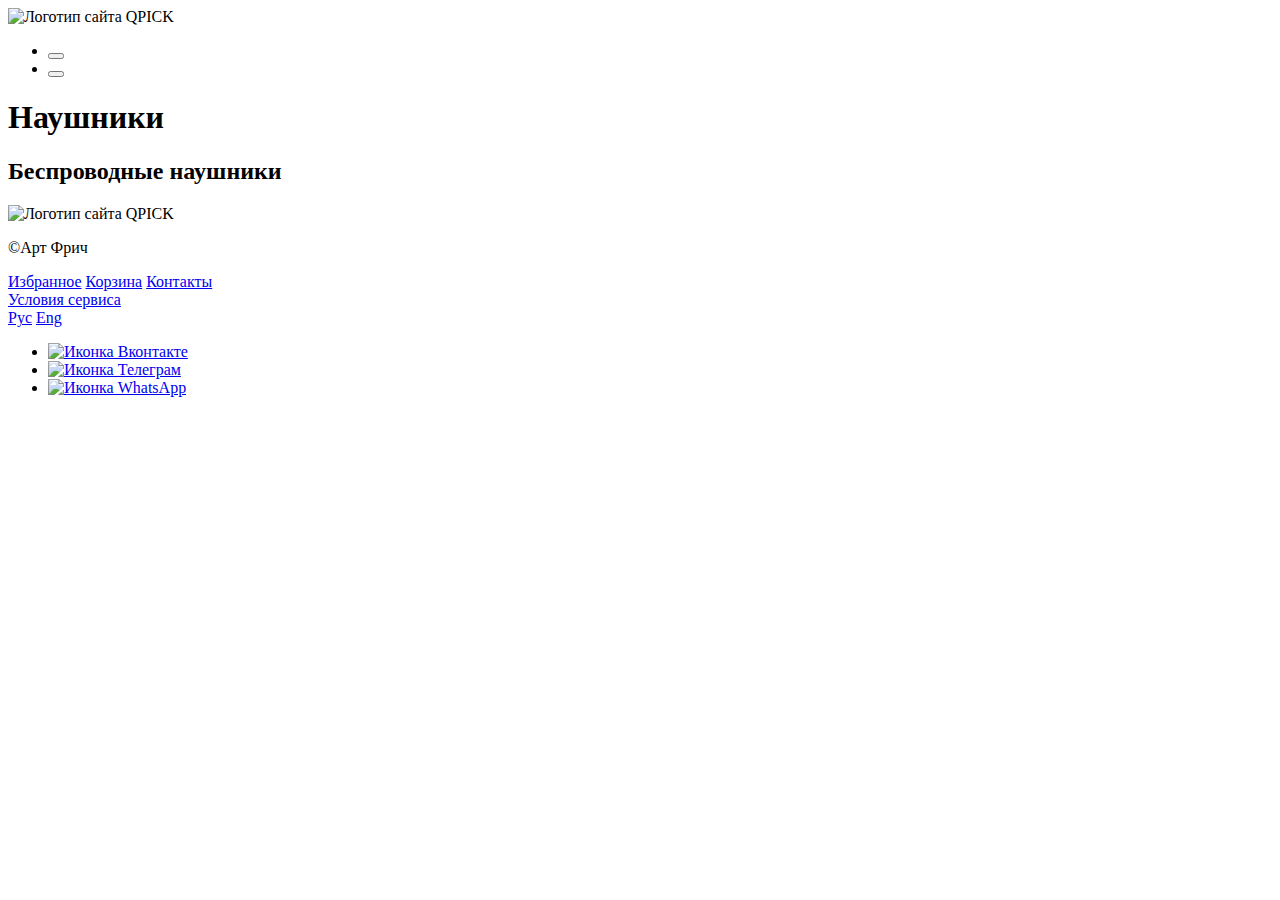
==== index.html @ 7bc3dd0d "feat: add index.html" ====
<!DOCTYPE html>
<html lang="ru">
<head>
  <meta charset="UTF-8">
  <meta http-equiv="X-UA-Compatible" content="IE=edge">
  <meta name="viewport" content="width=device-width, initial-scale=1.0">
  <title>QPICK</title>
</head>
<body>

  <header>
    <img
      class="logo"
      src="#"
      alt="Логотип сайта QPICK"
    />
    <ul class="header__buttons">
      <li class="header__buttons-element favorite">
        <a href="#" class="favorite__href">
          <button class="favorite__btn"></button>
          <span class="favorite__counter"></span>
        </a>
      </li>
      <li class="header__buttons-element basket">
        <a href="#" class="basket__href">
          <button class="basket__btn"></button>
          <span class="basket__counter"></span>
        </a>
      </li>
    </ul>
  </header>

  <main class="products">
    <section class="cards products_type_headphones">
      <!-- корректнее было бы h2, но иных заголовков на страничке не будет, а для поискового бота h1 важен -->
      <h1 class="cards__title">Наушники</h1>
      <ul class="cards__grid"></ul>
    </section>
    <section class="cards products_type_wireless-headphones">
      <h2 class="cards__title">Беспроводные наушники</h2>
      <ul class="cards__grid"></ul>
    </section>
  </main>

  <footer class="footer">
    <div class="footer__columns">
      <div class="footer__column">
        <img
          class="logo"
          src="#"
          alt="Логотип сайта QPICK"
        />
         <p class="footer__author">&copy;Арт Фрич</p>
      </div>
      <div class="footer__column">
         <nav class="footer__column-links footer__column-links_type_sections">
            <a href="#" class="footer__column-link">Избранное</a>
            <a href="#" class="footer__column-link">Корзина</a>
            <a href="#" class="footer__column-link">Контакты</a>
         </nav>
      </div>
      <div class="footer__column">
        <nav class="footer__column-links footer__column-links_type_terms-of-service">
          <a href="#" class="footer__column-link">Условия сервиса</a>
        </nav>
        <nav class="footer__column-links footer__column-links_type_languages">
          <span class="footer__languages-icon"></span>
          <a href="#" class="footer__column-link footer__column-link_active">Рус</a>
          <a href="#" class="footer__column-link">Eng</a>
        </nav>
      </div>
      <div class="footer__column">
        <ul class="footer__column-links footer__column-links_type_social">
          <li>
              <a href="#" class="footer__column-link" target="_blank">
                <img
                  class="footer__social-icon"
                  alt="Иконка Вконтакте"
                  src="#"
                />
              </a>
          </li>
          <li>
              <a href="#" class="footer__column-link" target="_blank">
                <img
                  class="footer__social-icon"
                  alt="Иконка Телеграм"
                  src="#"
                />
              </a>
          </li>
          <li>
              <a href="#" class="footer__column-link" target="_blank">
                <img
                  class="footer__social-icon"
                  alt="Иконка WhatsApp"
                  src="#"
                />
              </a>
          </li>
        </ul>
     </div>
   </div>
  </footer>

  <template class="template">
    <li class="cards__grid-item">
      <div class="card">
        <img src="#" alt="Изображение" class="card__photo" />
        <div class="card__figcaption">
          <div class="card__figcaption_line_one">
            <h2 class="card__title text-overflow"></h2>
            <span class="card__price"></span>
          </div>
          <div class="card__figcaption_line_two">
            <span class="card__rate"></span>
            <button
              class="card__buy button-zeroing transition-opacity transition-background"
              type="button"
              name="купить"
            >Купить</button>
          </div>
        </div>
      </div>
    </li>
  </template>

</body>
</html>
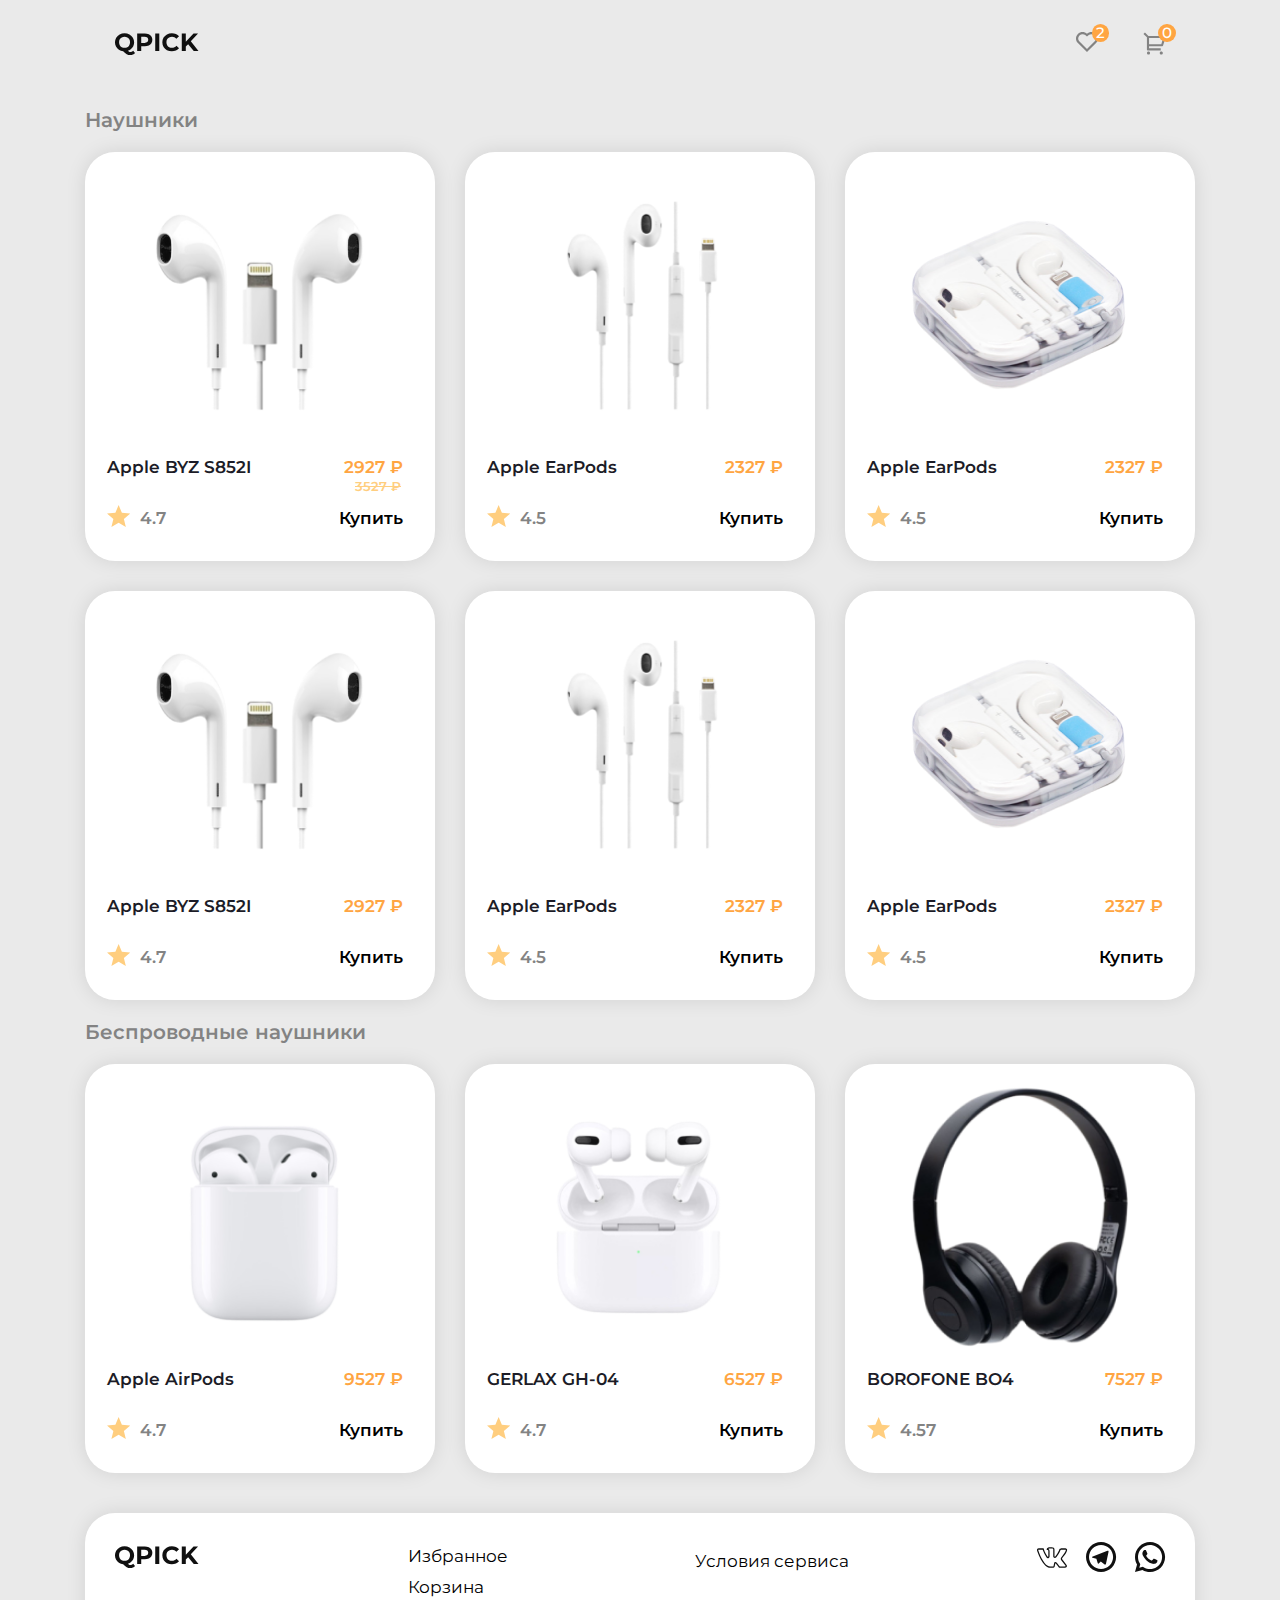
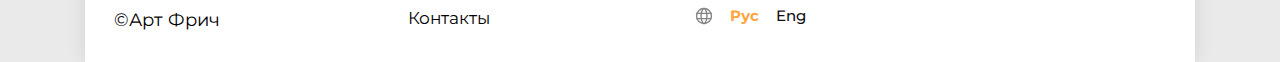
==== commit 00a05b1f: "feat: add click in sessionStorage" ====
--- a/index.html
+++ b/index.html
@@ -1,129 +1,141 @@
 <!DOCTYPE html>
 <html lang="ru">
-<head>
-  <meta charset="UTF-8">
-  <meta http-equiv="X-UA-Compatible" content="IE=edge">
-  <meta name="viewport" content="width=device-width, initial-scale=1.0">
-  <title>QPICK</title>
-</head>
-<body>
+  <head>
+    <meta charset="UTF-8" />
+    <meta http-equiv="X-UA-Compatible" content="IE=edge" />
+    <meta name="viewport" content="width=device-width, initial-scale=1.0" />
+    <link rel="stylesheet" href="./styles/index.css" />
+    <link rel="preconnect" href="https://fonts.googleapis.com" />
+    <link rel="preconnect" href="https://fonts.gstatic.com" crossorigin />
+    <link
+      href="https://fonts.googleapis.com/css2?family=Montserrat:wght@400;500;600&display=swap"
+      rel="stylesheet"
+    />
+    <title>QPICK</title>
+  </head>
+  <body class="page">
+    <header class="header">
+      <img class="logo" src="./images/QPICK.svg" alt="Логотип сайта QPICK" />
+      <ul class="header__buttons html-ul">
+        <li class="header__buttons-element">
+          <a href="#" class="header__buttons-link">
+            <button
+              class="header__button header__button_type_favorite button-zeroing html-interactive"
+            ></button>
+            <span class="header__button-counter">2</span>
+          </a>
+        </li>
+        <li class="header__buttons-element">
+          <a href="./pages/basket.html" class="header__buttons-link header__buttons-link_type_trash">
+            <button
+              class="header__button header__button_type_trash button-zeroing html-interactive"
+            ></button>
+            <span class="header__button-counter">0</span>
+          </a>
+        </li>
+      </ul>
+    </header>
 
-  <header>
-    <img
-      class="logo"
-      src="#"
-      alt="Логотип сайта QPICK"
-    />
-    <ul class="header__buttons">
-      <li class="header__buttons-element favorite">
-        <a href="#" class="favorite__href">
-          <button class="favorite__btn"></button>
-          <span class="favorite__counter"></span>
-        </a>
-      </li>
-      <li class="header__buttons-element basket">
-        <a href="#" class="basket__href">
-          <button class="basket__btn"></button>
-          <span class="basket__counter"></span>
-        </a>
-      </li>
-    </ul>
-  </header>
+    <main class="products">
+      <section class="cards products_type_headphones">
+        <!-- корректнее было бы h2, но иных заголовков на страничке не будет, а для поискового бота h1 важен -->
+        <h1 class="cards__title">Наушники</h1>
+        <ul class="cards__grid html-ul"></ul>
+      </section>
+      <section class="cards products_type_wireless-headphones">
+        <h2 class="cards__title">Беспроводные наушники</h2>
+        <ul class="cards__grid html-ul"></ul>
+      </section>
+    </main>
 
-  <main class="products">
-    <section class="cards products_type_headphones">
-      <!-- корректнее было бы h2, но иных заголовков на страничке не будет, а для поискового бота h1 важен -->
-      <h1 class="cards__title">Наушники</h1>
-      <ul class="cards__grid"></ul>
-    </section>
-    <section class="cards products_type_wireless-headphones">
-      <h2 class="cards__title">Беспроводные наушники</h2>
-      <ul class="cards__grid"></ul>
-    </section>
-  </main>
-
-  <footer class="footer">
-    <div class="footer__columns">
+    <footer class="footer">
       <div class="footer__column">
-        <img
-          class="logo"
-          src="#"
-          alt="Логотип сайта QPICK"
-        />
-         <p class="footer__author">&copy;Арт Фрич</p>
+        <img class="logo" src="./images/QPICK.svg" alt="Логотип сайта QPICK" />
+        <p class="footer__author">&copy;Арт Фрич</p>
       </div>
       <div class="footer__column">
-         <nav class="footer__column-links footer__column-links_type_sections">
-            <a href="#" class="footer__column-link">Избранное</a>
-            <a href="#" class="footer__column-link">Корзина</a>
-            <a href="#" class="footer__column-link">Контакты</a>
-         </nav>
+        <nav class="footer__column-links footer__column-links_type_sections">
+          <a href="#" class="footer__column-link">Избранное</a>
+          <a href="#" class="footer__column-link">Корзина</a>
+          <a href="#" class="footer__column-link">Контакты</a>
+        </nav>
       </div>
-      <div class="footer__column">
-        <nav class="footer__column-links footer__column-links_type_terms-of-service">
+      <div class="footer__column footer__column-links_type_other">
+        <nav class="footer__column-links">
           <a href="#" class="footer__column-link">Условия сервиса</a>
         </nav>
         <nav class="footer__column-links footer__column-links_type_languages">
           <span class="footer__languages-icon"></span>
-          <a href="#" class="footer__column-link footer__column-link_active">Рус</a>
-          <a href="#" class="footer__column-link">Eng</a>
+          <a
+            href="#"
+            class="footer__column-link footer__column-link_type_lang footer__column-link_active"
+            >Рус</a
+          >
+          <a href="#" class="footer__column-link footer__column-link_type_lang"
+            >Eng</a
+          >
         </nav>
       </div>
       <div class="footer__column">
-        <ul class="footer__column-links footer__column-links_type_social">
+        <ul
+          class="footer__column-links footer__column-links_type_social html-ul"
+        >
           <li>
-              <a href="#" class="footer__column-link" target="_blank">
-                <img
-                  class="footer__social-icon"
-                  alt="Иконка Вконтакте"
-                  src="#"
-                />
-              </a>
+            <a href="#" class="footer__column-link">
+              <img
+                class="footer__social-icon"
+                alt="Иконка Вконтакте"
+                src="./images/VK.svg"
+              />
+            </a>
           </li>
           <li>
-              <a href="#" class="footer__column-link" target="_blank">
-                <img
-                  class="footer__social-icon"
-                  alt="Иконка Телеграм"
-                  src="#"
-                />
-              </a>
+            <a href="#" class="footer__column-link">
+              <img
+                class="footer__social-icon"
+                alt="Иконка Телеграм"
+                src="./images/Telegram.svg"
+              />
+            </a>
           </li>
           <li>
-              <a href="#" class="footer__column-link" target="_blank">
-                <img
-                  class="footer__social-icon"
-                  alt="Иконка WhatsApp"
-                  src="#"
-                />
-              </a>
+            <a href="#" class="footer__column-link">
+              <img
+                class="footer__social-icon"
+                alt="Иконка WhatsApp"
+                src="./images/Whatsapp.svg"
+              />
+            </a>
           </li>
         </ul>
-     </div>
-   </div>
-  </footer>
+      </div>
+    </footer>
 
-  <template class="template">
-    <li class="cards__grid-item">
-      <div class="card">
-        <img src="#" alt="Изображение" class="card__photo" />
-        <div class="card__figcaption">
-          <div class="card__figcaption_line_one">
-            <h2 class="card__title text-overflow"></h2>
-            <span class="card__price"></span>
-          </div>
-          <div class="card__figcaption_line_two">
-            <span class="card__rate"></span>
-            <button
-              class="card__buy button-zeroing transition-opacity transition-background"
-              type="button"
-              name="купить"
-            >Купить</button>
+    <template class="template">
+      <li class="cards__grid-item">
+        <div class="card">
+          <img src="#" alt="Изображение " class="card__photo" />
+          <div class="card__figcaption">
+            <div class="card__figcaption-line">
+              <h2 class="card__title text-overflow"></h2>
+              <span class="card__price"></span>
+              <span class="card__old-price">&#8381;</span>
+            </div>
+            <div class="card__figcaption-line">
+              <span class="card__rate"></span>
+              <button
+                class="card__buy button-zeroing transition-background"
+                type="button"
+                name="купить"
+              >
+                Купить
+              </button>
+            </div>
           </div>
         </div>
-      </div>
-    </li>
-  </template>
-
-</body>
-</html>+      </li>
+    </template>
+    <script src="./scripts/cards.js" type="module"></script>
+    <script src="./scripts/index.js" type="module"></script>
+  </body>
+</html>
--- a/styles/index.css
+++ b/styles/index.css
@@ -0,0 +1,5 @@
+@import url(../vendor/normalize.css);
+@import url(./mixes.css);
+@import url(./header.css);
+@import url(./main-index.css);
+@import url(./footer.css);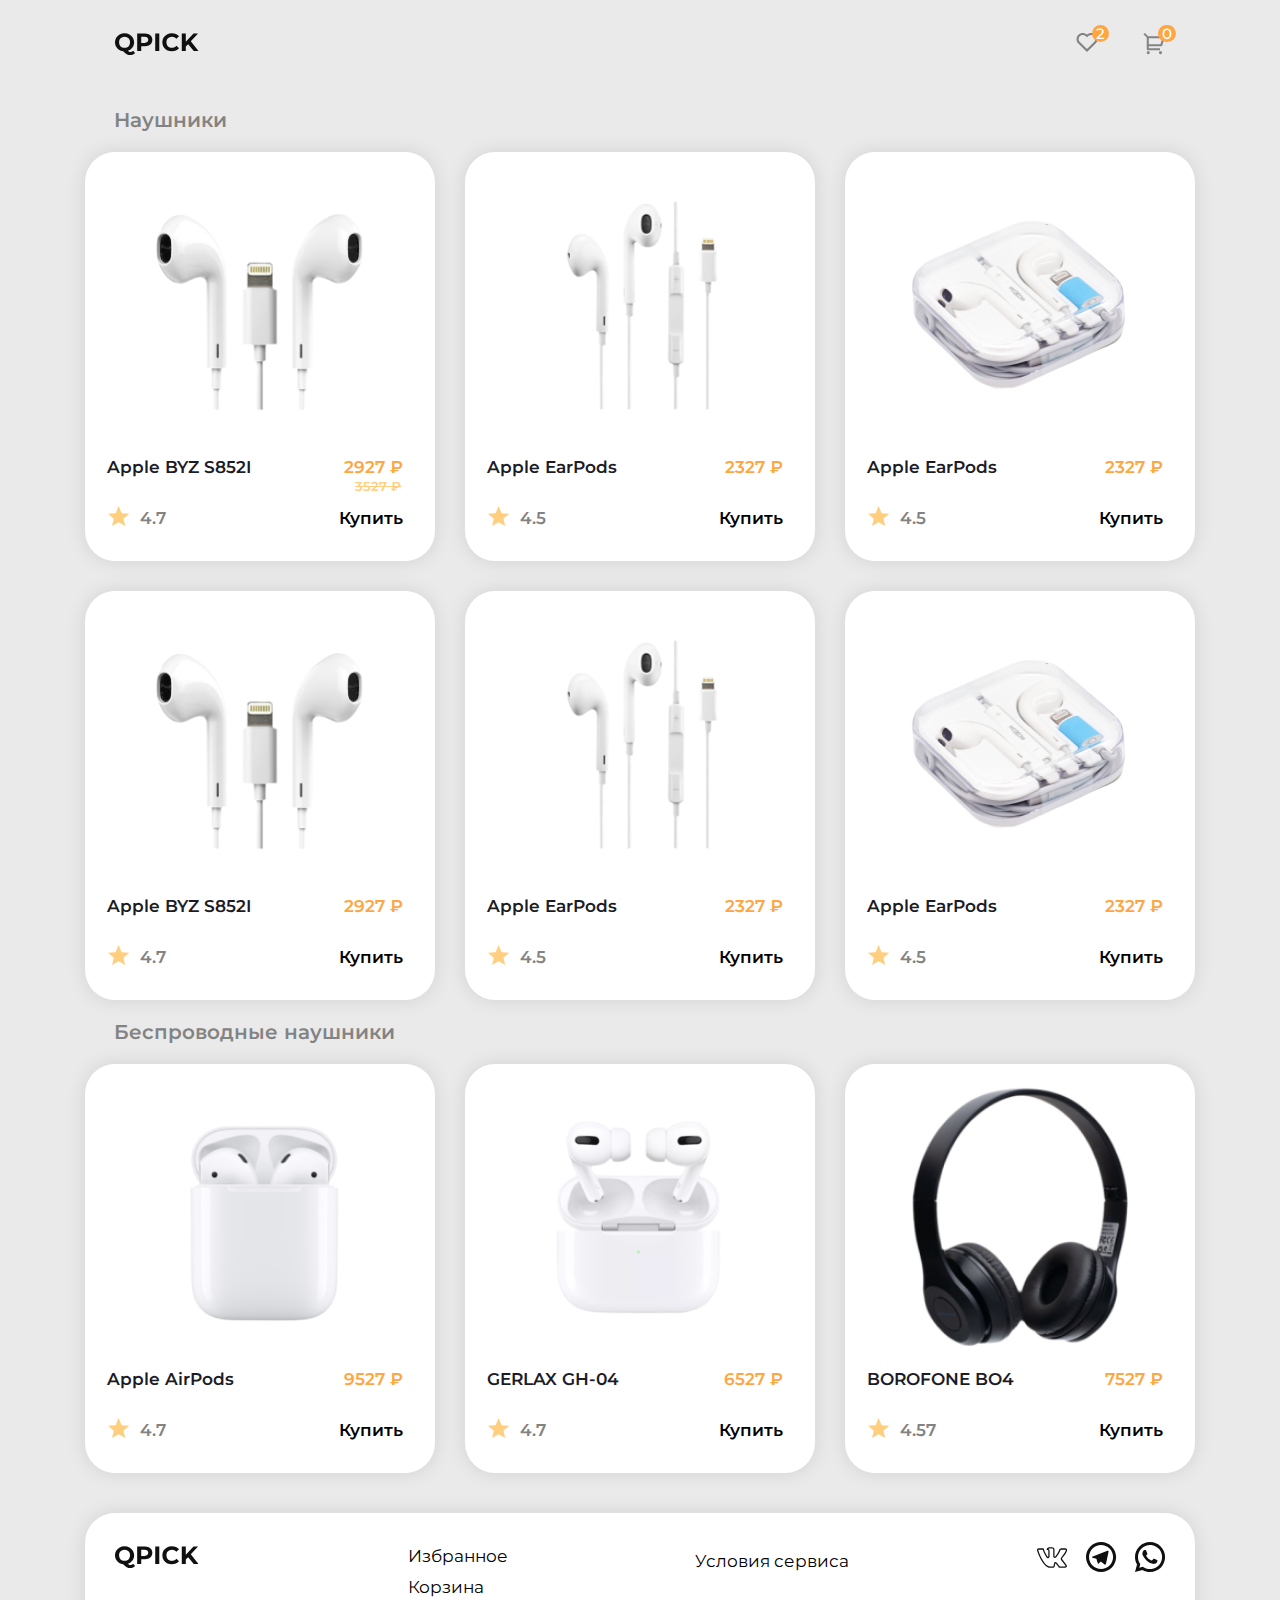
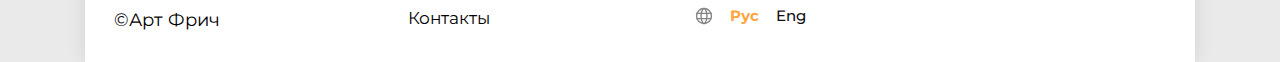
==== commit 68db6bdc: "feat: condition active-btn" ====
--- a/index.html
+++ b/index.html
@@ -20,7 +20,7 @@
         <li class="header__buttons-element">
           <a href="#" class="header__buttons-link">
             <button
-              class="header__button header__button_type_favorite button-zeroing html-interactive"
+              class="header__button header__button_type_favorite button-zeroing html-interactive active-btn-opacity"
             ></button>
             <span class="header__button-counter">2</span>
           </a>
@@ -28,7 +28,7 @@
         <li class="header__buttons-element">
           <a href="./pages/basket.html" class="header__buttons-link header__buttons-link_type_trash">
             <button
-              class="header__button header__button_type_trash button-zeroing html-interactive"
+              class="header__button header__button_type_trash button-zeroing html-interactive active-btn-opacity"
             ></button>
             <span class="header__button-counter">0</span>
           </a>
@@ -124,7 +124,7 @@
             <div class="card__figcaption-line">
               <span class="card__rate"></span>
               <button
-                class="card__buy button-zeroing transition-background"
+                class="card__buy button-zeroing transition-background active-btn-black-white"
                 type="button"
                 name="купить"
               >
